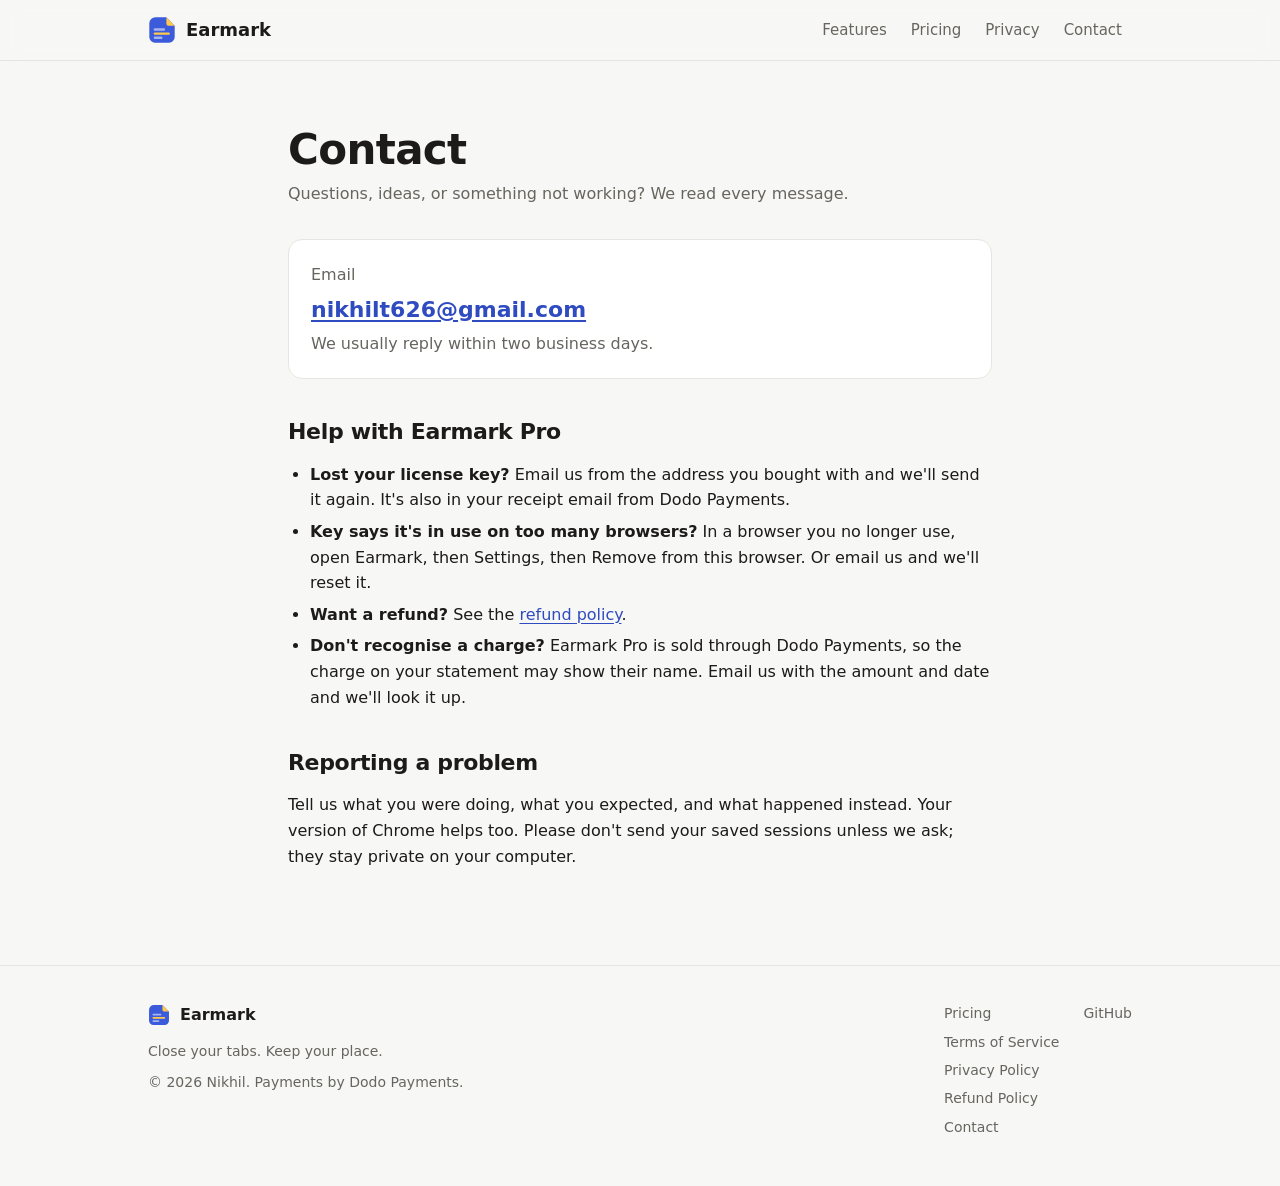
==== contact.html @ 8c7c7a9b "Publish the Earmark website Co-Authored-By: Claude Opus 5.5 <noreply@anthropic.com>" ====
<!doctype html>
<html lang="en">
  <head>
    <meta charset="utf-8" />
    <meta name="viewport" content="width=device-width, initial-scale=1" />
    <title>Contact · Earmark</title>
    <meta name="description" content="Get help with Earmark or Earmark Pro." />
    <link rel="icon" href="icon.svg" type="image/svg+xml" />
    <link rel="icon" href="icon-32.png" sizes="32x32" type="image/png" />
    <link rel="stylesheet" href="style.css" />
  </head>
  <body>
    <a class="skip" href="#main">Skip to content</a>
<header class="site-header">
  <div class="wrap header-row">
    <a class="brand" href="index.html" aria-label="Earmark home">
      <svg class="logo" viewBox="0 0 128 128" aria-hidden="true">
  <path d="M34 6 H84 L122 44 V96 a26 26 0 0 1 -26 26 H32 a26 26 0 0 1 -26 -26 V34 A28 28 0 0 1 34 6 Z" fill="#3b5bdb" />
  <path d="M84 6 L122 44 H94 a10 10 0 0 1 -10 -10 Z" fill="#ffc94d" />
  <rect x="26" y="56" width="52" height="11" rx="5.5" fill="#fff" opacity=".55" />
  <rect x="26" y="75" width="74" height="11" rx="5.5" fill="#ffc94d" />
  <rect x="26" y="94" width="40" height="11" rx="5.5" fill="#fff" opacity=".55" />
</svg>

      <span>Earmark</span>
    </a>
    <nav class="site-nav" aria-label="Main">
      <a href="index.html#features">Features</a>
      <a href="index.html#pricing">Pricing</a>
      <a href="privacy.html">Privacy</a>
      <a href="contact.html">Contact</a>
    </nav>
  </div>
</header>


    <main id="main" class="doc">
      <h1>Contact</h1>
      <p class="updated">Questions, ideas, or something not working? We read every message.</p>

      <div class="contact-card">
        <span class="muted">Email</span>
        <a class="email" href="mailto:nikhilt626@gmail.com">nikhilt626@gmail.com</a>
        <span class="muted">We usually reply within two business days.</span>
      </div>

      <h2>Help with Earmark Pro</h2>
      <ul>
        <li>
          <strong>Lost your license key?</strong> Email us from the address you bought with and we'll send it again. It's also
          in your receipt email from Dodo Payments.
        </li>
        <li>
          <strong>Key says it's in use on too many browsers?</strong> In a browser you no longer use, open Earmark, then
          Settings, then Remove from this browser. Or email us and we'll reset it.
        </li>
        <li><strong>Want a refund?</strong> See the <a href="refunds.html">refund policy</a>.</li>
        <li>
          <strong>Don't recognise a charge?</strong> Earmark Pro is sold through Dodo Payments, so the charge on your
          statement may show their name. Email us with the amount and date and we'll look it up.
        </li>
      </ul>

      <h2>Reporting a problem</h2>
      <p>
        Tell us what you were doing, what you expected, and what happened instead. Your version of Chrome helps too. Please
        don't send your saved sessions unless we ask; they stay private on your computer.
      </p>
    </main>

    <footer class="site-footer">
  <div class="wrap footer-row">
    <div class="footer-about">
      <a class="brand brand-sm" href="index.html">
        <svg class="logo" viewBox="0 0 128 128" aria-hidden="true">
  <path d="M34 6 H84 L122 44 V96 a26 26 0 0 1 -26 26 H32 a26 26 0 0 1 -26 -26 V34 A28 28 0 0 1 34 6 Z" fill="#3b5bdb" />
  <path d="M84 6 L122 44 H94 a10 10 0 0 1 -10 -10 Z" fill="#ffc94d" />
  <rect x="26" y="56" width="52" height="11" rx="5.5" fill="#fff" opacity=".55" />
  <rect x="26" y="75" width="74" height="11" rx="5.5" fill="#ffc94d" />
  <rect x="26" y="94" width="40" height="11" rx="5.5" fill="#fff" opacity=".55" />
</svg>

        <span>Earmark</span>
      </a>
      <p>Close your tabs. Keep your place.</p>
      <p>© 2026 Nikhil. Payments by Dodo Payments.</p>
    </div>
    <nav class="footer-nav" aria-label="Policies and contact">
      <a href="index.html#pricing">Pricing</a>
      <a href="terms.html">Terms of Service</a>
      <a href="privacy.html">Privacy Policy</a>
      <a href="refunds.html">Refund Policy</a>
      <a href="contact.html">Contact</a>
    </nav>
    <nav class="footer-social" aria-label="Elsewhere">
      <a href="https://github.com/bashward" rel="me noopener">GitHub</a>
    </nav>
  </div>
</footer>

  </body>
</html>
---- style.css ----
:root {
  color-scheme: light dark;
  --bg: #f7f7f5;
  --surface: #ffffff;
  --sunken: #efeeea;
  --text: #1c1b19;
  --muted: #67655f;
  --border: #e7e5e0;
  --accent: #3b5bdb;
  --accent-text: #2f4bc0;
  --on-accent: #ffffff;
  --amber: #ffc94d;
  --amber-soft: rgba(255, 201, 77, 0.38);
  --shadow: 0 1px 2px rgba(28, 27, 25, 0.05), 0 8px 24px rgba(28, 27, 25, 0.06);
  --radius: 14px;
}

@media (prefers-color-scheme: dark) {
  :root {
    --bg: #191918;
    --surface: #222220;
    --sunken: #1e1e1d;
    --text: #edece9;
    --muted: #a9a69f;
    --border: #33322f;
    --accent: #6d8bff;
    --accent-text: #93a8ff;
    --on-accent: #0f1530;
    --amber-soft: rgba(255, 201, 77, 0.24);
    --shadow: none;
  }
}

* {
  box-sizing: border-box;
}

html {
  scroll-behavior: smooth;
}

body {
  margin: 0;
  background: var(--bg);
  color: var(--text);
  font: 16px/1.6 ui-sans-serif, system-ui, -apple-system, 'Segoe UI', Roboto, 'Helvetica Neue', sans-serif;
  -webkit-font-smoothing: antialiased;
}

img {
  max-width: 100%;
  display: block;
}

a {
  color: var(--accent-text);
  text-underline-offset: 3px;
}

a:hover {
  text-decoration-thickness: 2px;
}

:focus-visible {
  outline: 2px solid var(--accent);
  outline-offset: 2px;
  border-radius: 6px;
}

h1,
h2,
h3 {
  line-height: 1.2;
  letter-spacing: -0.015em;
}

.wrap {
  width: min(1040px, 100%);
  margin: 0 auto;
  padding: 0 16px;
}

@media (min-width: 720px) {
  .wrap {
    padding: 0 28px;
  }
}

.muted {
  color: var(--muted);
}

.skip {
  position: absolute;
  left: -9999px;
}

.skip:focus {
  left: 16px;
  top: 12px;
  z-index: 10;
  padding: 8px 12px;
  background: var(--surface);
  border-radius: 8px;
}

/* Header and footer */

.site-header {
  border-bottom: 1px solid var(--border);
  background: color-mix(in srgb, var(--bg) 88%, transparent);
  backdrop-filter: blur(8px);
  position: sticky;
  top: 0;
  z-index: 5;
}

.header-row {
  display: flex;
  align-items: center;
  gap: 16px;
  height: 60px;
}

.brand {
  display: inline-flex;
  align-items: center;
  gap: 10px;
  color: var(--text);
  font-weight: 700;
  font-size: 18px;
  text-decoration: none;
}

.brand .logo {
  width: 28px;
  height: 28px;
}

.brand-sm {
  font-size: 16px;
}

.brand-sm .logo {
  width: 22px;
  height: 22px;
}

.site-nav {
  margin-left: auto;
  display: flex;
  gap: 4px;
}

.site-nav a {
  padding: 6px 10px;
  border-radius: 8px;
  color: var(--muted);
  font-size: 15px;
  text-decoration: none;
}

.site-nav a:hover {
  color: var(--text);
  background: var(--sunken);
}

@media (max-width: 560px) {
  .site-nav a:not([href$='#pricing']):not([href='contact.html']) {
    display: none;
  }
}

.site-footer {
  margin-top: 96px;
  border-top: 1px solid var(--border);
  padding: 36px 0 48px;
  font-size: 14px;
  color: var(--muted);
}

.footer-row {
  display: grid;
  gap: 24px;
}

@media (min-width: 720px) {
  .footer-row {
    grid-template-columns: 1fr auto auto;
    align-items: start;
  }
}

.footer-about p {
  margin: 8px 0 0;
}

.footer-nav,
.footer-social {
  display: flex;
  flex-direction: column;
  gap: 6px;
}

.footer-nav a,
.footer-social a {
  color: var(--muted);
  text-decoration: none;
}

.footer-nav a:hover,
.footer-social a:hover {
  color: var(--text);
  text-decoration: underline;
}

/* Buttons */

.btn {
  display: inline-flex;
  align-items: center;
  justify-content: center;
  gap: 8px;
  min-height: 42px;
  padding: 0 18px;
  border: 1px solid var(--border);
  border-radius: 10px;
  background: var(--surface);
  color: var(--text);
  font: inherit;
  font-weight: 600;
  font-size: 15px;
  text-decoration: none;
  cursor: pointer;
}

.btn:hover {
  border-color: var(--muted);
}

.btn-primary {
  background: var(--accent);
  border-color: var(--accent);
  color: var(--on-accent);
}

.btn-primary:hover {
  border-color: var(--accent);
  filter: brightness(1.06);
}

.btn-lg {
  min-height: 48px;
  padding: 0 22px;
  font-size: 16px;
}

.btn.is-disabled {
  cursor: default;
  opacity: 0.75;
  filter: none;
}

/* Home */

.hero {
  padding: 72px 0 40px;
}

.hero h1 {
  margin: 0;
  max-width: 14ch;
  font-size: clamp(38px, 7vw, 64px);
  letter-spacing: -0.03em;
}

.hl {
  background: linear-gradient(transparent 58%, var(--amber-soft) 58%, var(--amber-soft) 92%, transparent 92%);
  padding: 0 0.08em;
}

.lede {
  max-width: 600px;
  margin: 20px 0 28px;
  font-size: clamp(17px, 2.2vw, 20px);
  color: var(--muted);
}

.cta {
  display: flex;
  flex-wrap: wrap;
  gap: 10px;
  align-items: center;
}

.cta-note {
  margin: 14px 0 0;
  font-size: 14px;
  color: var(--muted);
}

.shot {
  margin: 48px 0 0;
  border: 1px solid var(--border);
  border-radius: var(--radius);
  overflow: hidden;
  background: var(--surface);
  box-shadow: var(--shadow);
}

.shot figcaption {
  padding: 10px 16px;
  border-top: 1px solid var(--border);
  font-size: 14px;
  color: var(--muted);
}

.section {
  padding: 72px 0 0;
}

.section > .wrap > h2 {
  margin: 0 0 8px;
  font-size: clamp(26px, 4vw, 34px);
}

.section-lede {
  max-width: 620px;
  margin: 0 0 32px;
  color: var(--muted);
  font-size: 17px;
}

.steps {
  display: grid;
  gap: 16px;
  margin: 0;
  padding: 0;
  list-style: none;
  counter-reset: step;
}

@media (min-width: 760px) {
  .steps {
    grid-template-columns: repeat(3, 1fr);
  }
}

.steps li {
  counter-increment: step;
  padding: 22px;
  border: 1px solid var(--border);
  border-radius: var(--radius);
  background: var(--surface);
}

.steps li::before {
  content: counter(step);
  display: inline-grid;
  place-items: center;
  width: 28px;
  height: 28px;
  margin-bottom: 12px;
  border-radius: 50%;
  background: var(--amber);
  color: #3a2a00;
  font-weight: 700;
  font-size: 14px;
}

.steps h3,
.features h3 {
  margin: 0 0 6px;
  font-size: 18px;
}

.steps p,
.features p {
  margin: 0;
  color: var(--muted);
}

kbd {
  padding: 1px 6px;
  border: 1px solid var(--border);
  border-bottom-width: 2px;
  border-radius: 6px;
  background: var(--sunken);
  font: 13px ui-monospace, SFMono-Regular, Menlo, monospace;
  white-space: nowrap;
}

.features {
  display: grid;
  gap: 28px 32px;
}

@media (min-width: 640px) {
  .features {
    grid-template-columns: repeat(2, 1fr);
  }
}

@media (min-width: 900px) {
  .features {
    grid-template-columns: repeat(3, 1fr);
  }
}

.features > div {
  padding-left: 16px;
  border-left: 3px solid var(--amber);
}

.privacy-band {
  padding: 32px;
  border-radius: var(--radius);
  background: var(--sunken);
  border: 1px solid var(--border);
}

.privacy-band h2 {
  margin: 0 0 8px;
  font-size: clamp(24px, 3.6vw, 30px);
}

.privacy-band ul {
  display: grid;
  gap: 8px 28px;
  margin: 20px 0 16px;
  padding: 0;
  list-style: none;
}

@media (min-width: 720px) {
  .privacy-band ul {
    grid-template-columns: repeat(2, 1fr);
  }
}

.privacy-band li {
  position: relative;
  padding-left: 26px;
}

.check::before,
.privacy-band li::before,
.plan li::before {
  content: '';
  position: absolute;
  left: 2px;
  top: 0.45em;
  width: 12px;
  height: 7px;
  border-left: 2px solid var(--accent);
  border-bottom: 2px solid var(--accent);
  transform: rotate(-45deg);
}

/* Pricing */

.plans {
  display: grid;
  gap: 16px;
}

@media (min-width: 760px) {
  .plans {
    grid-template-columns: 1fr 1fr;
    align-items: stretch;
  }
}

.plan {
  display: flex;
  flex-direction: column;
  padding: 28px;
  border: 1px solid var(--border);
  border-radius: var(--radius);
  background: var(--surface);
}

.plan-pro {
  border: 2px solid var(--accent);
  box-shadow: var(--shadow);
}

.plan-head {
  display: flex;
  align-items: center;
  gap: 10px;
}

.plan h3 {
  margin: 0;
  font-size: 20px;
}

.tag {
  padding: 2px 9px;
  border-radius: 999px;
  background: var(--amber);
  color: #3a2a00;
  font-size: 12px;
  font-weight: 700;
  letter-spacing: 0.02em;
}

.price {
  margin: 14px 0 2px;
  font-size: 44px;
  font-weight: 750;
  letter-spacing: -0.03em;
  line-height: 1;
}

.price small {
  font-size: 16px;
  font-weight: 500;
  letter-spacing: 0;
  color: var(--muted);
}

.plan-sub {
  margin: 6px 0 18px;
  color: var(--muted);
}

.plan ul {
  display: grid;
  gap: 8px;
  margin: 0 0 22px;
  padding: 0;
  list-style: none;
}

.plan li {
  position: relative;
  padding-left: 26px;
}

.plan-foot {
  margin-top: auto;
}

.fine {
  margin: 12px 0 0;
  font-size: 14px;
  color: var(--muted);
}

.pricing-notes {
  margin: 20px 0 0;
  font-size: 14px;
  color: var(--muted);
}

/* FAQ */

.faq {
  max-width: 760px;
  border-top: 1px solid var(--border);
}

.faq details {
  border-bottom: 1px solid var(--border);
}

.faq summary {
  padding: 16px 0;
  font-weight: 600;
  cursor: pointer;
  list-style: none;
  display: flex;
  justify-content: space-between;
  gap: 16px;
}

.faq summary::-webkit-details-marker {
  display: none;
}

.faq summary::after {
  content: '+';
  color: var(--muted);
  font-weight: 400;
  font-size: 20px;
  line-height: 1;
}

.faq details[open] summary::after {
  content: '\2212';
}

.faq details p {
  margin: 0 0 16px;
  color: var(--muted);
}

/* Policy pages */

.doc {
  width: min(760px, 100%);
  margin: 0 auto;
  padding: 56px 16px 0;
}

@media (min-width: 720px) {
  .doc {
    padding: 64px 28px 0;
  }
}

.doc h1 {
  margin: 0 0 6px;
  font-size: clamp(32px, 5vw, 42px);
}

.doc .updated {
  margin: 0 0 32px;
  color: var(--muted);
}

.doc h2 {
  margin: 40px 0 10px;
  font-size: 22px;
}

.doc h3 {
  margin: 24px 0 8px;
  font-size: 17px;
}

.doc p,
.doc li {
  color: var(--text);
}

.doc ul {
  padding-left: 22px;
}

.doc li + li {
  margin-top: 6px;
}

.summary {
  margin: 0 0 8px;
  padding: 18px 22px;
  border: 1px solid var(--border);
  border-radius: var(--radius);
  background: var(--surface);
}

.summary h2 {
  margin: 0 0 6px;
  font-size: 17px;
}

.summary ul {
  margin: 0;
}

.table-scroll {
  overflow-x: auto;
  margin: 16px 0;
  border: 1px solid var(--border);
  border-radius: 10px;
}

table {
  width: 100%;
  border-collapse: collapse;
  font-size: 15px;
}

th,
td {
  padding: 10px 14px;
  text-align: left;
  vertical-align: top;
  border-bottom: 1px solid var(--border);
}

th {
  background: var(--sunken);
  font-weight: 600;
}

tr:last-child td {
  border-bottom: 0;
}

.contact-card {
  display: grid;
  gap: 4px;
  margin: 8px 0 24px;
  padding: 22px;
  border: 1px solid var(--border);
  border-radius: var(--radius);
  background: var(--surface);
}

.contact-card .email {
  font-size: 22px;
  font-weight: 650;
  overflow-wrap: anywhere;
}

h3 .tag {
  margin-left: 6px;
  vertical-align: 2px;
}
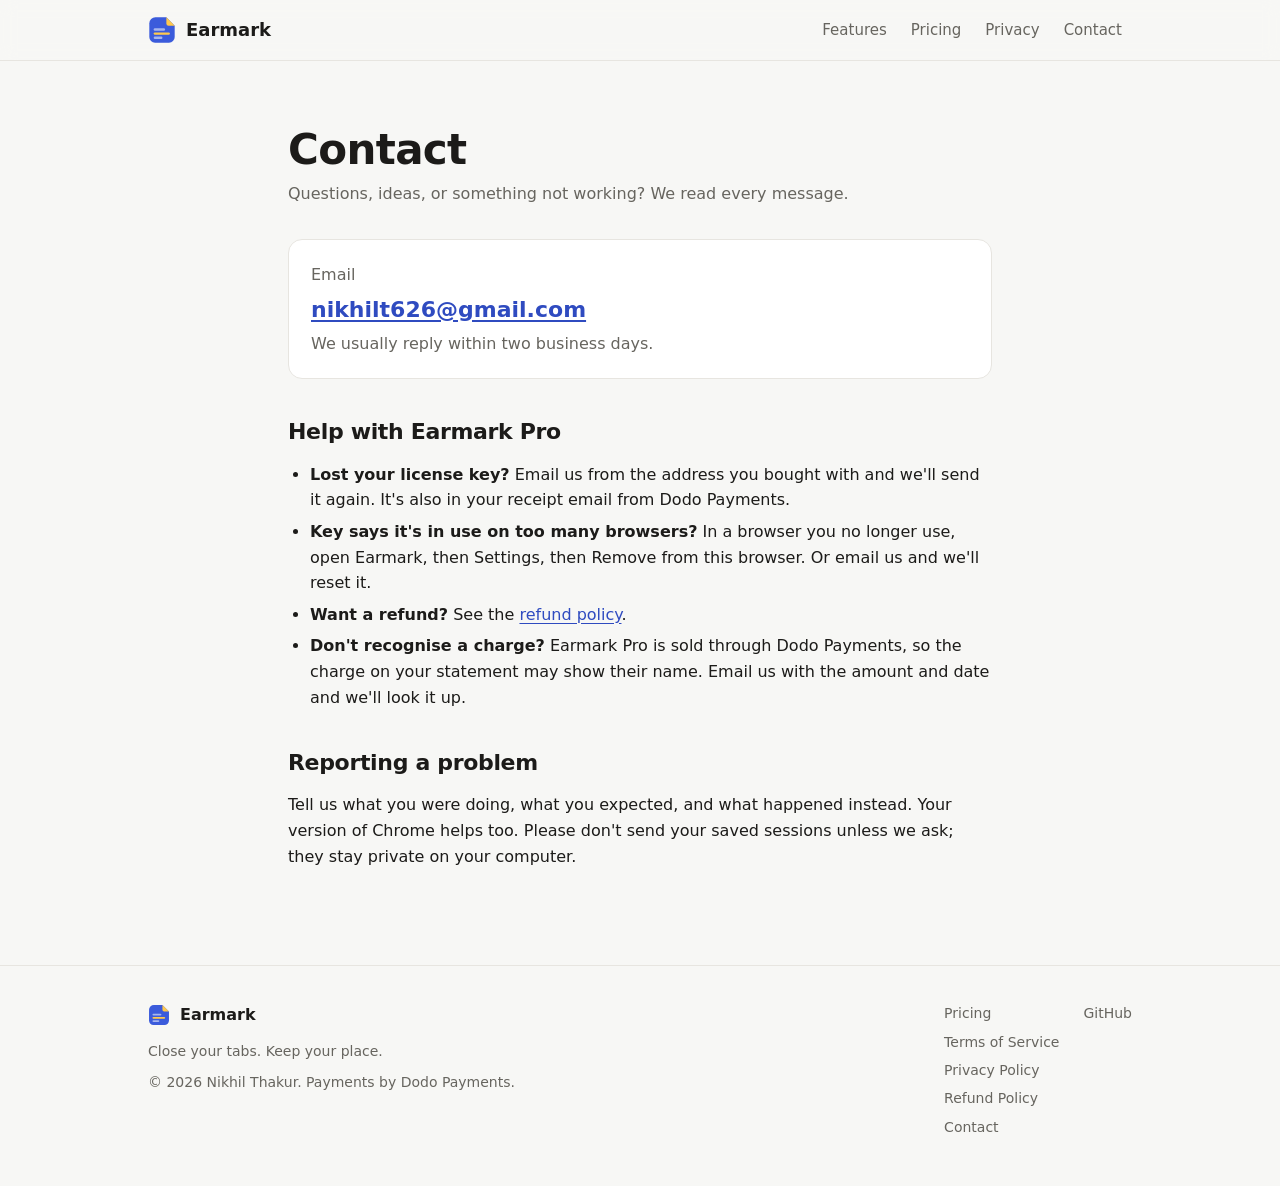
==== commit bdc2224b: "Show the full name Nikhil Thakur Co-Authored-By: Claude Opus 5.5 <noreply@anthropic.com>" ====
--- a/contact.html
+++ b/contact.html
@@ -83,7 +83,7 @@
         <span>Earmark</span>
       </a>
       <p>Close your tabs. Keep your place.</p>
-      <p>© 2026 Nikhil. Payments by Dodo Payments.</p>
+      <p>© 2026 Nikhil Thakur. Payments by Dodo Payments.</p>
     </div>
     <nav class="footer-nav" aria-label="Policies and contact">
       <a href="index.html#pricing">Pricing</a>
